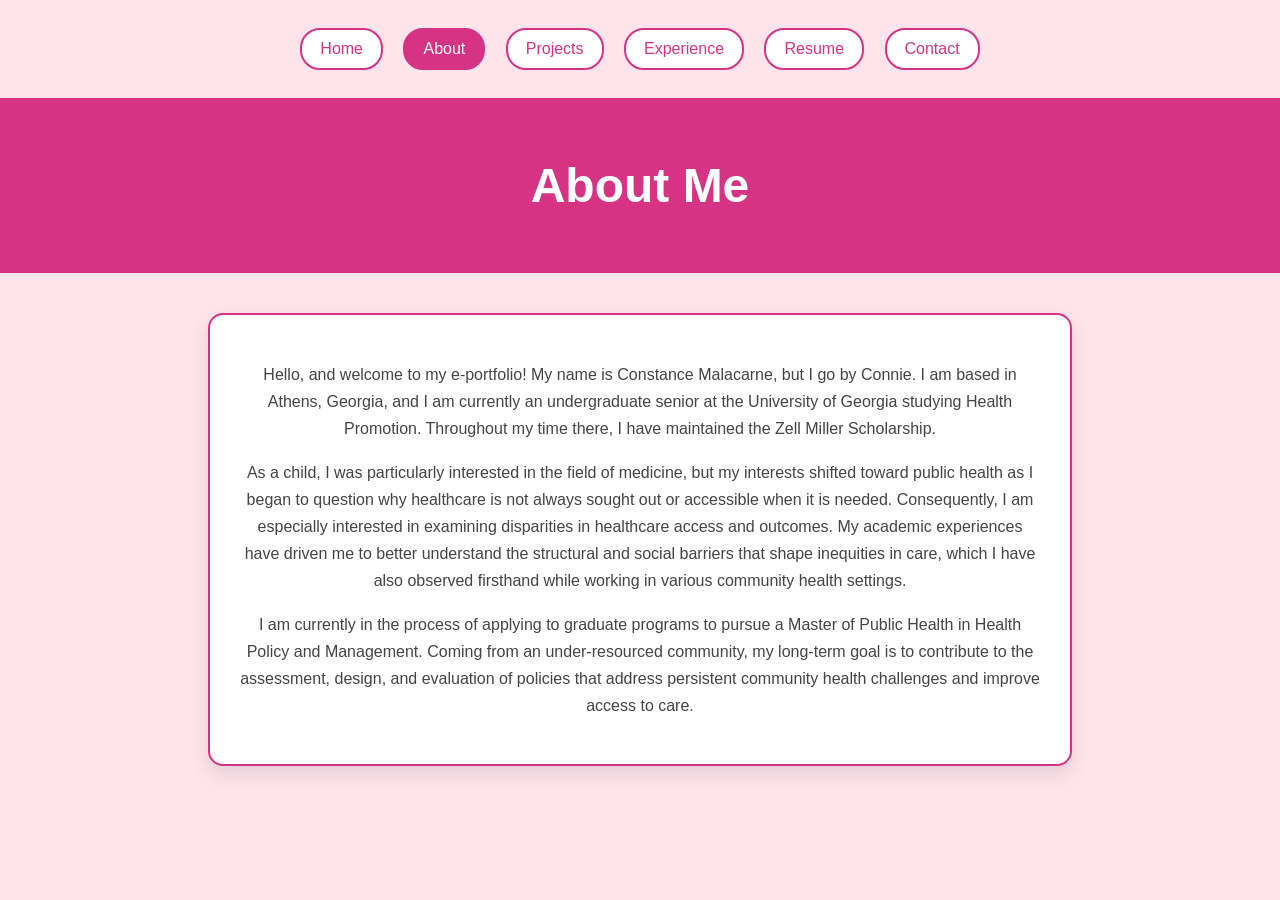
==== about.html @ 197596f8 "Update about.html" ====
<!DOCTYPE html>
<html lang="en">
<head>
    <meta charset="UTF-8">
    <title>About</title>
    <link rel="stylesheet" href="style.css">
</head>

<body>

<nav>
    <a href="index.html">Home</a>
    <a href="about.html" class="active">About</a>
    <a href="projects.html">Projects</a>
    <a href="experience.html">Experience</a>
    <a href="resume.html">Resume</a>
    <a href="contact.html">Contact</a>
</nav>

<div class="page-header">
    <h1>About Me</h1>
</div>

<div class="section">

<p>
Hello, and welcome to my e-portfolio! My name is Constance Malacarne, but I go by Connie. I am based in Athens, Georgia, and I am currently an undergraduate senior at the University of Georgia studying Health Promotion. Throughout my time there, I have maintained the Zell Miller Scholarship.
</p>

<p>
As a child, I was particularly interested in the field of medicine, but my interests shifted toward public health as I began to question why healthcare is not always sought out or accessible when it is needed. Consequently, I am especially interested in examining disparities in healthcare access and outcomes. My academic experiences have driven me to better understand the structural and social barriers that shape inequities in care, which I have also observed firsthand while working in various community health settings.
</p>

<p>
I am currently in the process of applying to graduate programs to pursue a Master of Public Health in Health Policy and Management. Coming from an under-resourced community, my long-term goal is to contribute to the assessment, design, and evaluation of policies that address persistent community health challenges and improve access to care.
</p>

</div>

</body>
</html>
---- style.css ----
body {
    margin: 0;
    font-family: "Segoe UI", Arial, sans-serif;
    background-color: #ffe4ec;
    text-align: center;
}

/* =========================
   Navigation (cute buttons)
========================= */

nav {
    padding: 20px;
    text-align: center;
}

nav a {
    display: inline-block;
    margin: 8px;
    padding: 10px 18px;
    text-decoration: none;
    color: #d63384;
    font-weight: 500;
    background-color: white;
    border-radius: 20px;
    border: 2px solid #d63384;
    transition: all 0.2s ease;
}

/* Hover */
nav a:hover {
    background-color: #d63384;
    color: white;
}

/* Active page */
nav a.active {
    background-color: #d63384;
    color: white;
}

/* =========================
   Header (used on all pages)
========================= */

.page-header {
    background-color: #d63384;
    padding: 60px 20px;
}

.page-header h1 {
    color: white;
    margin: 0;
    font-size: 3em;
}

.page-header h2 {
    color: #ffe4ec;
    font-weight: normal;
    margin-top: 10px;
}

/* =========================
   Content Sections
========================= */

.section {
    max-width: 800px;
    margin: 40px auto;
    padding: 30px;
    background-color: white;
    border: 2px solid #d63384;
    border-radius: 15px;
    box-shadow: 0 8px 20px rgba(0,0,0,0.1);
}

/* Text styling */
.section p {
    line-height: 1.7;
    color: #444;
    margin-bottom: 15px;
}

/* Headings inside sections */
.section h2 {
    color: #d63384;
    margin-bottom: 15px;
}

/* Bold labels */
.section strong {
    color: #d63384;
}
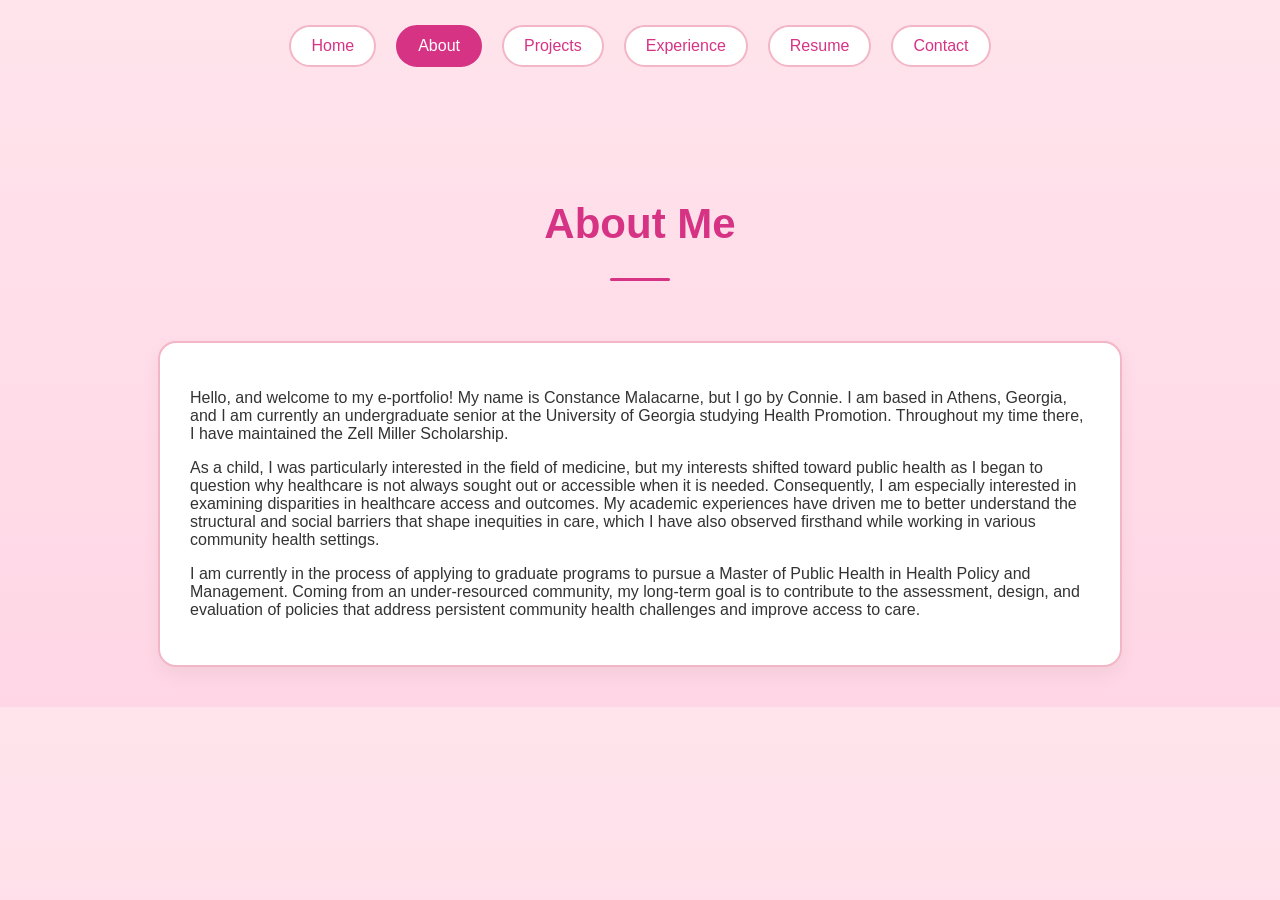
==== commit affa75c7: "Update about.html" ====
--- a/about.html
+++ b/about.html
@@ -17,7 +17,7 @@
     <a href="contact.html">Contact</a>
 </nav>
 
-<div class="page-header">
+<div class="hero">
     <h1>About Me</h1>
 </div>
 
--- a/style.css
+++ b/style.css
@@ -1,93 +1,224 @@
+/* =========================
+   GLOBAL STYLES
+========================= */
+
 body {
     margin: 0;
     font-family: "Segoe UI", Arial, sans-serif;
-    background-color: #ffe4ec;
-    text-align: center;
-}
-
-/* =========================
-   Navigation (cute buttons)
+    background: linear-gradient(to bottom, #ffe4ec, #ffd6e5);
+    color: #333;
+}
+
+/* =========================
+   NAVIGATION
 ========================= */
 
 nav {
-    padding: 20px;
-    text-align: center;
+    display: flex;
+    justify-content: center;
+    gap: 20px;
+    padding: 25px 0;
 }
 
 nav a {
-    display: inline-block;
-    margin: 8px;
-    padding: 10px 18px;
+    padding: 10px 20px;
     text-decoration: none;
     color: #d63384;
     font-weight: 500;
     background-color: white;
-    border-radius: 20px;
-    border: 2px solid #d63384;
-    transition: all 0.2s ease;
-}
-
-/* Hover */
+    border-radius: 25px;
+    border: 2px solid #f3b6c6;
+    transition: all 0.25s ease;
+}
+
 nav a:hover {
     background-color: #d63384;
     color: white;
-}
-
-/* Active page */
+    border-color: #d63384;
+}
+
 nav a.active {
     background-color: #d63384;
     color: white;
-}
-
-/* =========================
-   Header (used on all pages)
-========================= */
-
-.page-header {
+    border-color: #d63384;
+}
+
+/* =========================
+   HERO SECTION (FIXED)
+========================= */
+
+/* =========================
+   HERO SECTION (FIXED)
+========================= */
+
+.hero {
+    display: flex;
+    flex-direction: column;
+    align-items: center;
+    justify-content: center;
+
+    text-align: center;
+
+    max-width: 700px;
+    margin: 60px auto 20px auto;
+    padding: 20px;
+}
+
+/* Name / Title */
+.hero h1 {
+    font-size: 42px;
+    margin-bottom: 10px;
+    color: #d63384;
+}
+
+/* Subtitle */
+.hero h2 {
+    font-size: 18px;
+    font-weight: 500;
+    margin-bottom: 15px;
+}
+
+/* Description line */
+.hero-sub {
+    max-width: 500px;
+    margin: 0 auto;
+    font-size: 15px;
+    line-height: 1.6;
+    color: #555;
+}
+
+/* Decorative line */
+.hero::after {
+    content: "";
+    width: 60px;
+    height: 3px;
     background-color: #d63384;
-    padding: 60px 20px;
-}
-
-.page-header h1 {
-    color: white;
-    margin: 0;
-    font-size: 3em;
-}
-
-.page-header h2 {
-    color: #ffe4ec;
-    font-weight: normal;
-    margin-top: 10px;
-}
-
-/* =========================
-   Content Sections
+    margin-top: 20px;
+    border-radius: 2px;
+}
+
+/* =========================
+   SECTIONS
 ========================= */
 
 .section {
-    max-width: 800px;
+    max-width: 900px;
     margin: 40px auto;
     padding: 30px;
     background-color: white;
-    border: 2px solid #d63384;
-    border-radius: 15px;
-    box-shadow: 0 8px 20px rgba(0,0,0,0.1);
-}
-
-/* Text styling */
-.section p {
-    line-height: 1.7;
-    color: #444;
-    margin-bottom: 15px;
-}
-
-/* Headings inside sections */
+    border-radius: 18px;
+    border: 2px solid #f3b6c6;
+    box-shadow: 0 8px 20px rgba(0,0,0,0.05);
+}
+
 .section h2 {
-    color: #d63384;
-    margin-bottom: 15px;
-}
-
-/* Bold labels */
-.section strong {
-    color: #d63384;
-}
+    text-align: center;
+    color: #d63384;
+    margin-bottom: 20px;
+}
+
+/* =========================
+   HIGHLIGHT CARDS
+========================= */
+
+.highlight-grid {
+    display: grid;
+    grid-template-columns: repeat(auto-fit, minmax(250px, 1fr));
+    gap: 20px;
+}
+
+.highlight-card {
+    padding: 20px;
+    border-radius: 14px;
+    border: 2px solid #f3b6c6;
+    background-color: #fff8fb;
+    transition: all 0.25s ease;
+}
+
+.highlight-card:hover {
+    transform: translateY(-5px);
+    border-color: #d63384;
+}
+
+.highlight-card h3 {
+    margin-top: 0;
+    color: #d63384;
+}
+
+/* =========================
+   EXPLORE CARDS
+========================= */
+
+.explore-grid {
+    display: grid;
+    grid-template-columns: repeat(auto-fit, minmax(220px, 1fr));
+    gap: 25px;
+    margin-top: 20px;
+}
+
+.explore-card {
+    display: block;
+    text-decoration: none;
+    background-color: white;
+    padding: 25px;
+    border-radius: 16px;
+    border: 2px solid #f3b6c6;
+    transition: all 0.25s ease;
+    color: #333;
+}
+
+.explore-card:hover {
+    transform: translateY(-6px);
+    border-color: #d63384;
+    box-shadow: 0 12px 25px rgba(214, 51, 132, 0.15);
+}
+
+.explore-card h3 {
+    margin-top: 0;
+    color: #d63384;
+}
+
+.explore-card p {
+    font-size: 14px;
+    line-height: 1.5;
+}
+
+/* =========================
+   CTA (BOTTOM TEXT)
+========================= */
+
+.cta {
+    text-align: center;
+    font-weight: 500;
+    color: #555;
+}
+
+/* =========================
+   EXPERIENCE ITEMS
+========================= */
+
+.experience-item {
+    margin-bottom: 30px;
+    padding-bottom: 15px;
+    border-bottom: 1px solid #f3b6c6;
+    transition: all 0.25s ease;
+}
+
+.experience-item:last-child {
+    border-bottom: none;
+}
+
+.experience-item:hover {
+    transform: translateY(-4px);
+}
+
+.experience-item h3 {
+    margin: 0;
+    color: #333;
+}
+
+.date {
+    font-size: 14px;
+    color: #888;
+    margin: 5px 0 10px 0;
+}
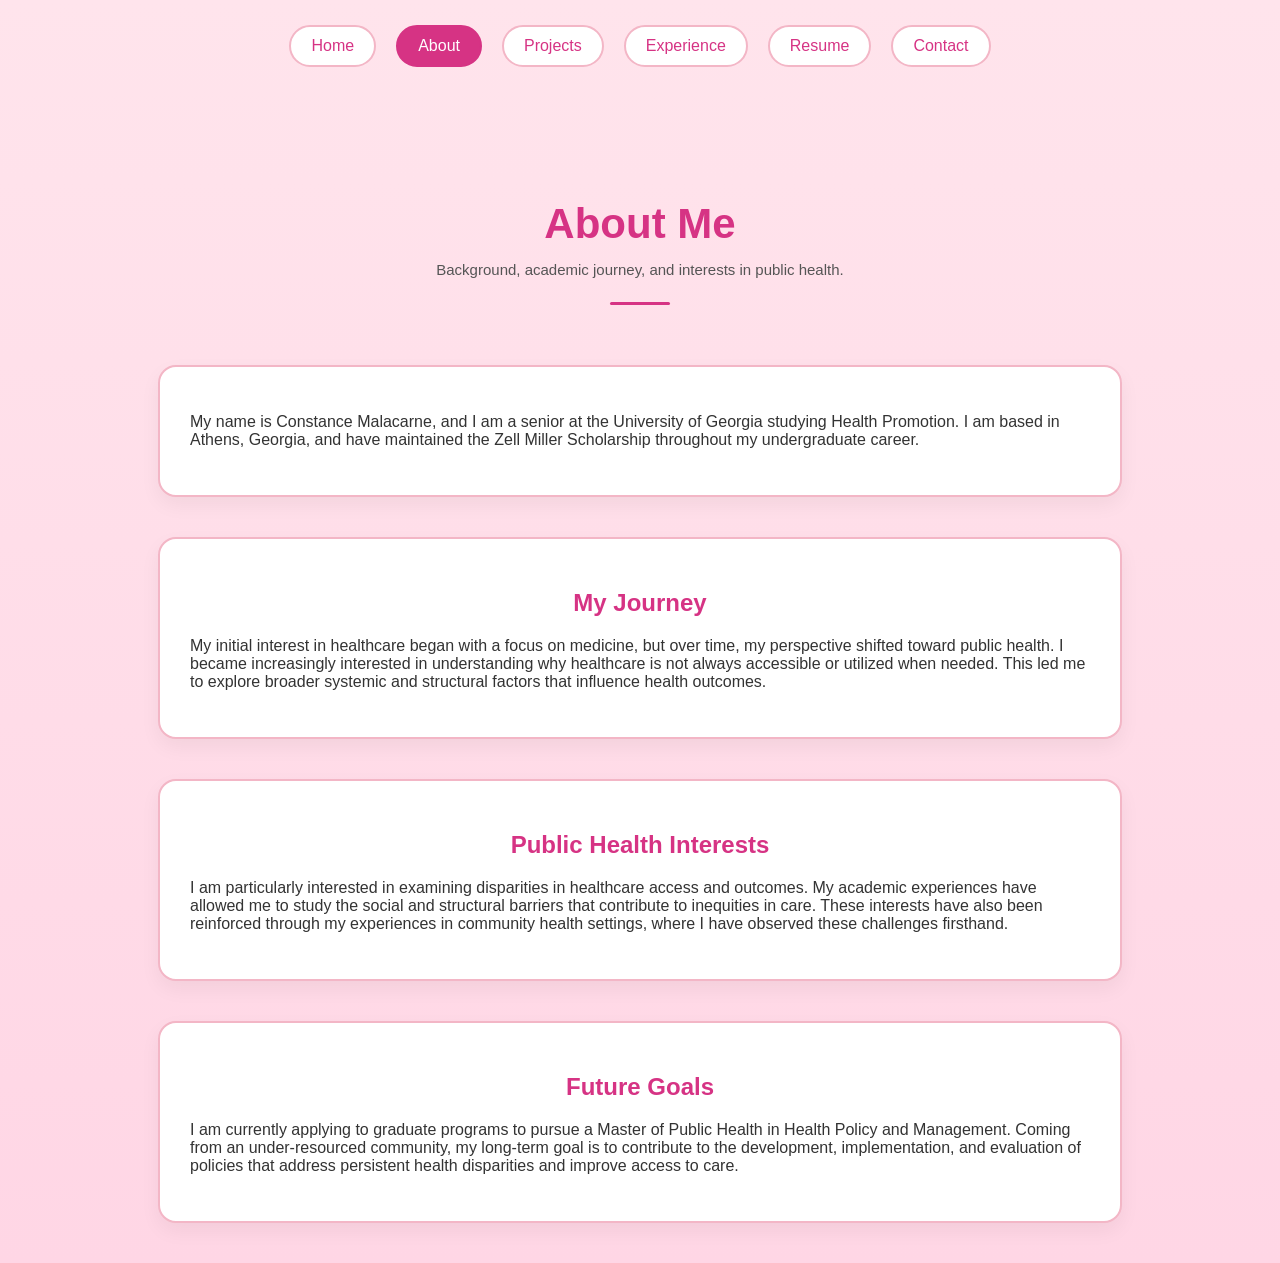
==== commit 0ec69d8f: "Update about.html" ====
--- a/about.html
+++ b/about.html
@@ -2,12 +2,14 @@
 <html lang="en">
 <head>
     <meta charset="UTF-8">
-    <title>About</title>
+    <meta name="viewport" content="width=device-width, initial-scale=1.0">
+    <title>About | Constance Malacarne</title>
     <link rel="stylesheet" href="style.css">
 </head>
 
 <body>
 
+<!-- NAVIGATION -->
 <nav>
     <a href="index.html">Home</a>
     <a href="about.html" class="active">About</a>
@@ -17,24 +19,50 @@
     <a href="contact.html">Contact</a>
 </nav>
 
+<!-- HERO -->
 <div class="hero">
     <h1>About Me</h1>
+    <p class="hero-sub">
+        Background, academic journey, and interests in public health.
+    </p>
 </div>
 
+<!-- INTRO -->
 <div class="section">
+    <p>
+        My name is Constance Malacarne, and I am a senior at the University of Georgia studying Health Promotion. 
+        I am based in Athens, Georgia, and have maintained the Zell Miller Scholarship throughout my undergraduate career.
+    </p>
+</div>
 
-<p>
-Hello, and welcome to my e-portfolio! My name is Constance Malacarne, but I go by Connie. I am based in Athens, Georgia, and I am currently an undergraduate senior at the University of Georgia studying Health Promotion. Throughout my time there, I have maintained the Zell Miller Scholarship.
-</p>
+<!-- JOURNEY -->
+<div class="section">
+    <h2>My Journey</h2>
+    <p>
+        My initial interest in healthcare began with a focus on medicine, but over time, my perspective shifted toward public health. 
+        I became increasingly interested in understanding why healthcare is not always accessible or utilized when needed. 
+        This led me to explore broader systemic and structural factors that influence health outcomes.
+    </p>
+</div>
 
-<p>
-As a child, I was particularly interested in the field of medicine, but my interests shifted toward public health as I began to question why healthcare is not always sought out or accessible when it is needed. Consequently, I am especially interested in examining disparities in healthcare access and outcomes. My academic experiences have driven me to better understand the structural and social barriers that shape inequities in care, which I have also observed firsthand while working in various community health settings.
-</p>
+<!-- INTERESTS -->
+<div class="section">
+    <h2>Public Health Interests</h2>
+    <p>
+        I am particularly interested in examining disparities in healthcare access and outcomes. My academic experiences have 
+        allowed me to study the social and structural barriers that contribute to inequities in care. These interests have also 
+        been reinforced through my experiences in community health settings, where I have observed these challenges firsthand.
+    </p>
+</div>
 
-<p>
-I am currently in the process of applying to graduate programs to pursue a Master of Public Health in Health Policy and Management. Coming from an under-resourced community, my long-term goal is to contribute to the assessment, design, and evaluation of policies that address persistent community health challenges and improve access to care.
-</p>
-
+<!-- GOALS -->
+<div class="section">
+    <h2>Future Goals</h2>
+    <p>
+        I am currently applying to graduate programs to pursue a Master of Public Health in Health Policy and Management. 
+        Coming from an under-resourced community, my long-term goal is to contribute to the development, implementation, 
+        and evaluation of policies that address persistent health disparities and improve access to care.
+    </p>
 </div>
 
 </body>
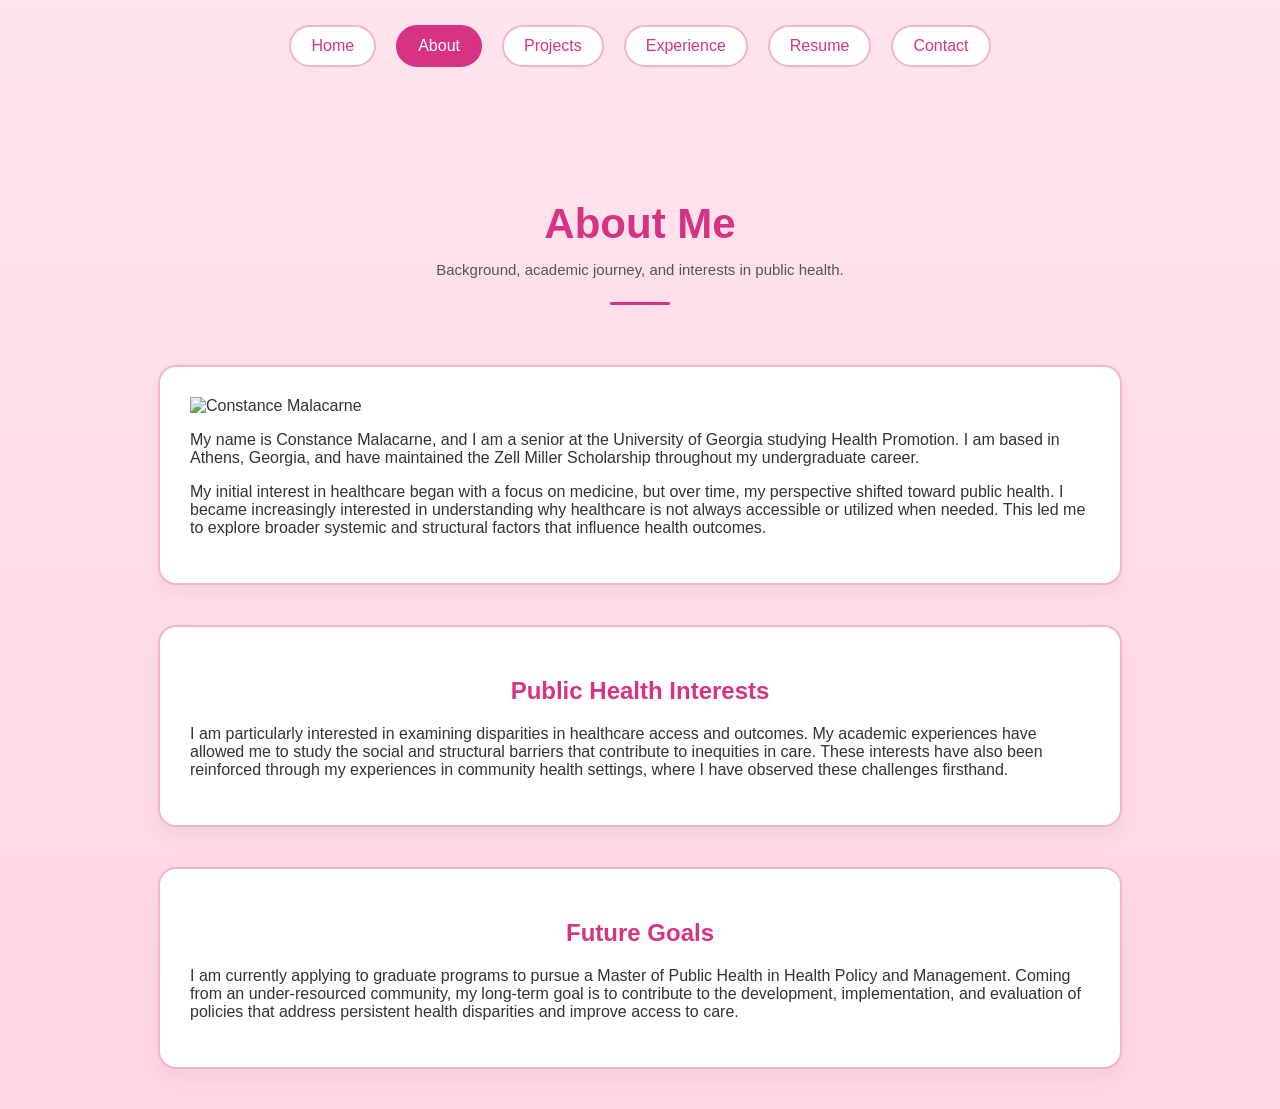
==== commit 2e6c87fd: "Update about.html" ====
--- a/about.html
+++ b/about.html
@@ -27,22 +27,26 @@
     </p>
 </div>
 
-<!-- INTRO -->
-<div class="section">
-    <p>
-        My name is Constance Malacarne, and I am a senior at the University of Georgia studying Health Promotion. 
-        I am based in Athens, Georgia, and have maintained the Zell Miller Scholarship throughout my undergraduate career.
-    </p>
-</div>
+<!-- INTRO WITH IMAGE -->
+<div class="section about-flex">
 
-<!-- JOURNEY -->
-<div class="section">
-    <h2>My Journey</h2>
-    <p>
-        My initial interest in healthcare began with a focus on medicine, but over time, my perspective shifted toward public health. 
-        I became increasingly interested in understanding why healthcare is not always accessible or utilized when needed. 
-        This led me to explore broader systemic and structural factors that influence health outcomes.
-    </p>
+    <!-- IMAGE -->
+    <img src="headshot-about.jpg" alt="Constance Malacarne" class="headshot-side">
+
+    <!-- TEXT -->
+    <div>
+        <p>
+            My name is Constance Malacarne, and I am a senior at the University of Georgia studying Health Promotion. 
+            I am based in Athens, Georgia, and have maintained the Zell Miller Scholarship throughout my undergraduate career.
+        </p>
+
+        <p>
+            My initial interest in healthcare began with a focus on medicine, but over time, my perspective shifted toward public health. 
+            I became increasingly interested in understanding why healthcare is not always accessible or utilized when needed. 
+            This led me to explore broader systemic and structural factors that influence health outcomes.
+        </p>
+    </div>
+
 </div>
 
 <!-- INTERESTS -->
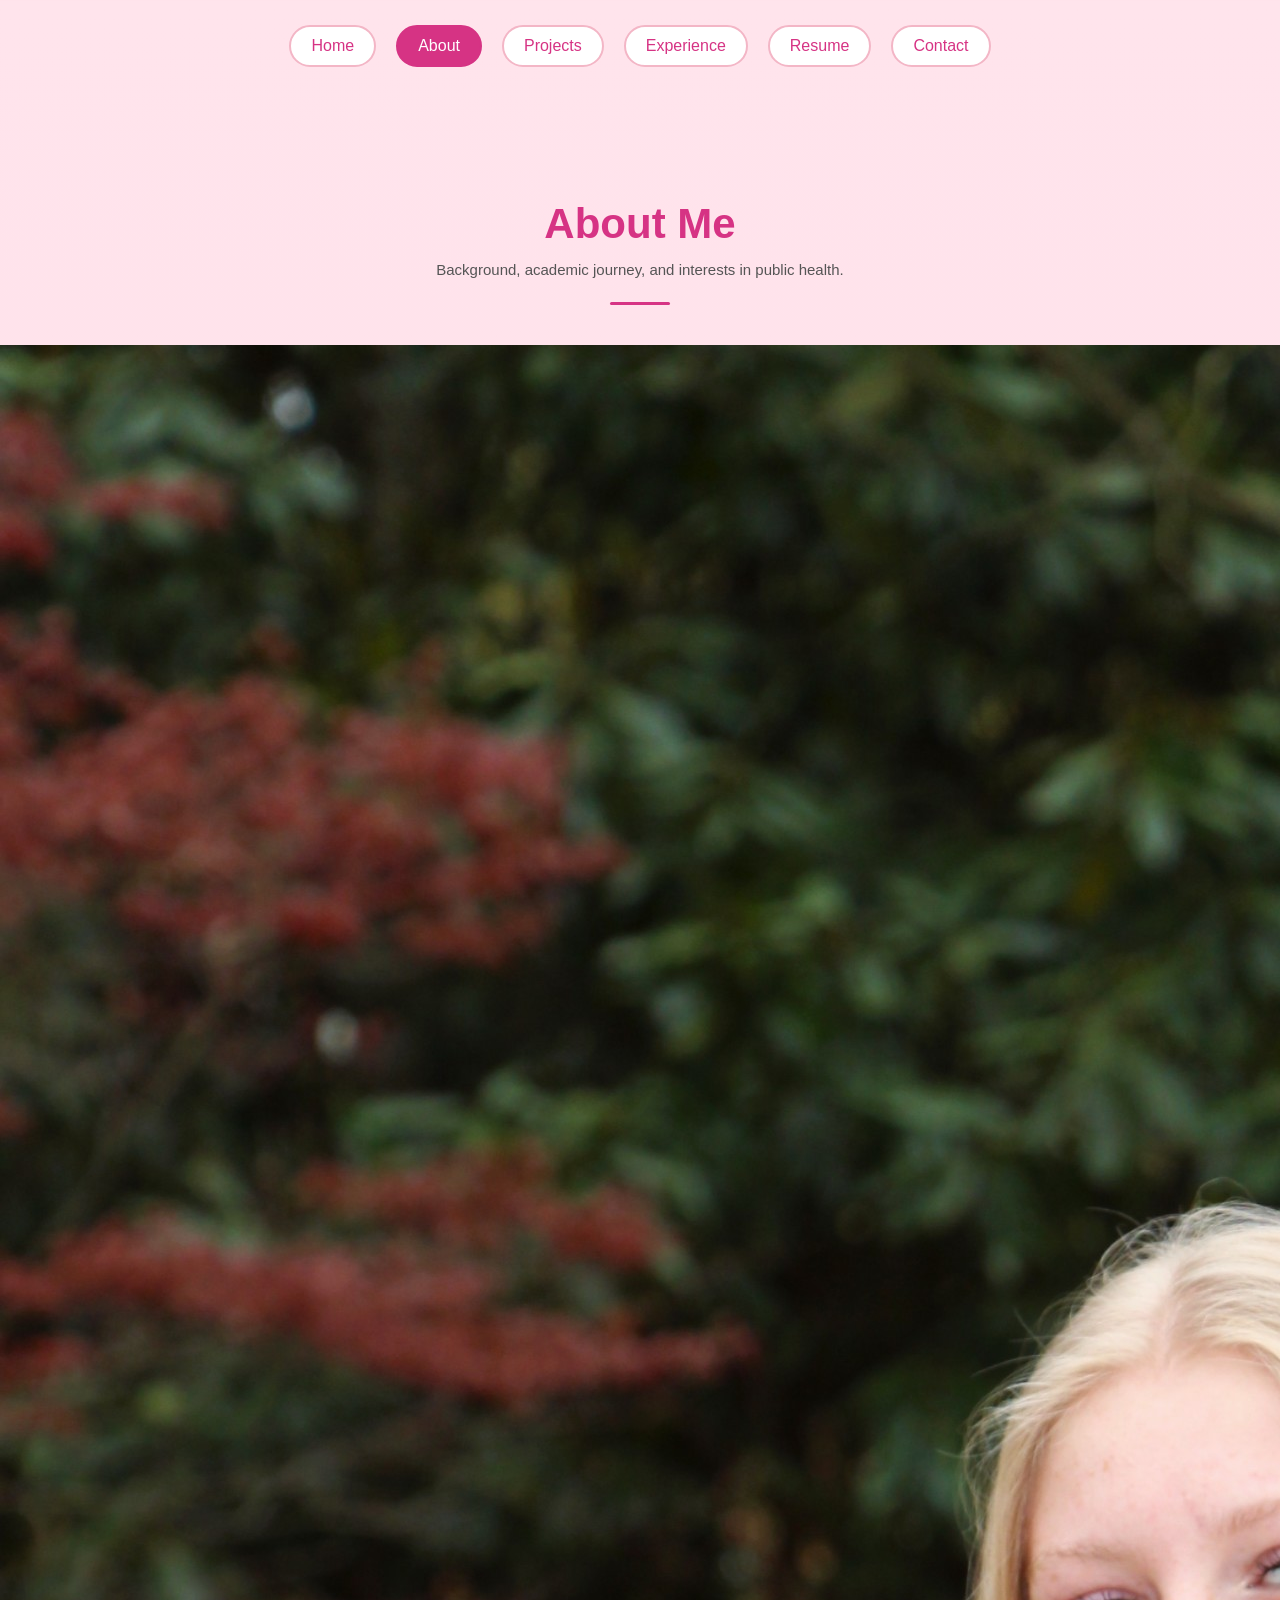
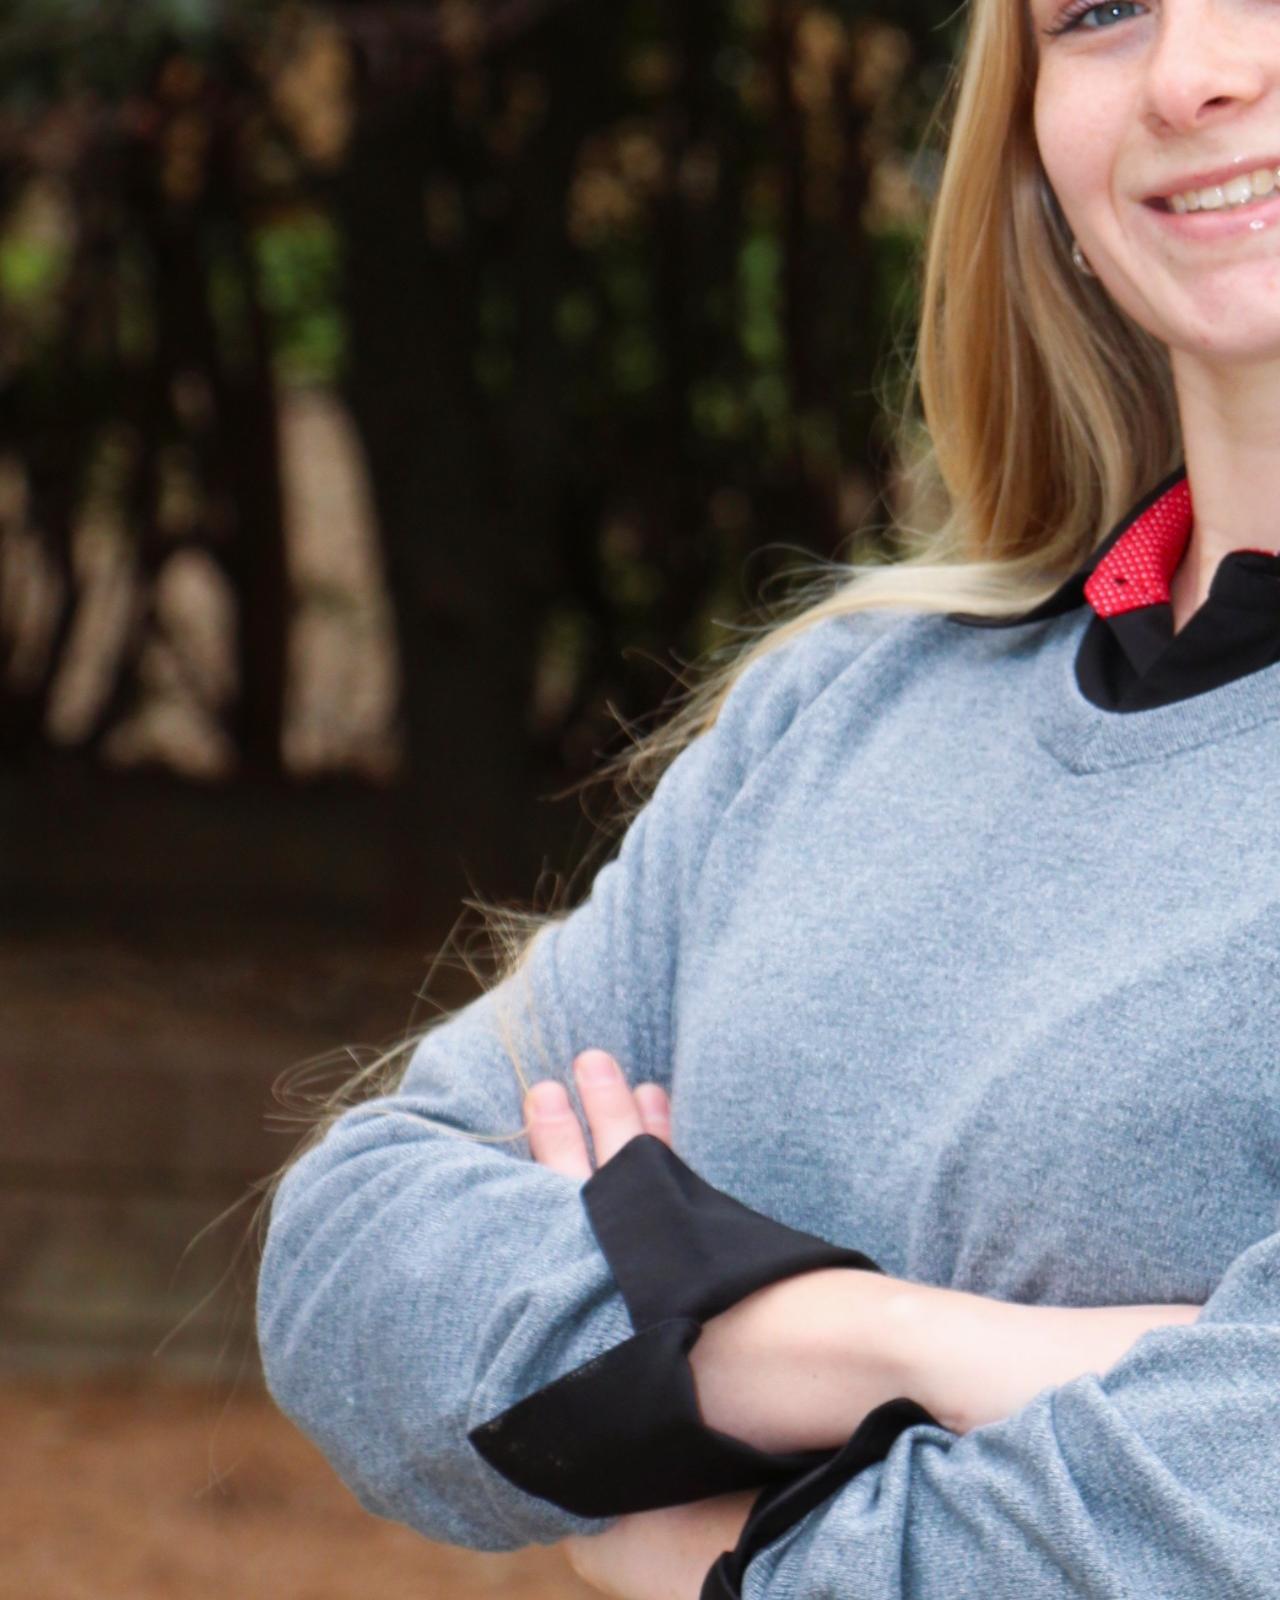
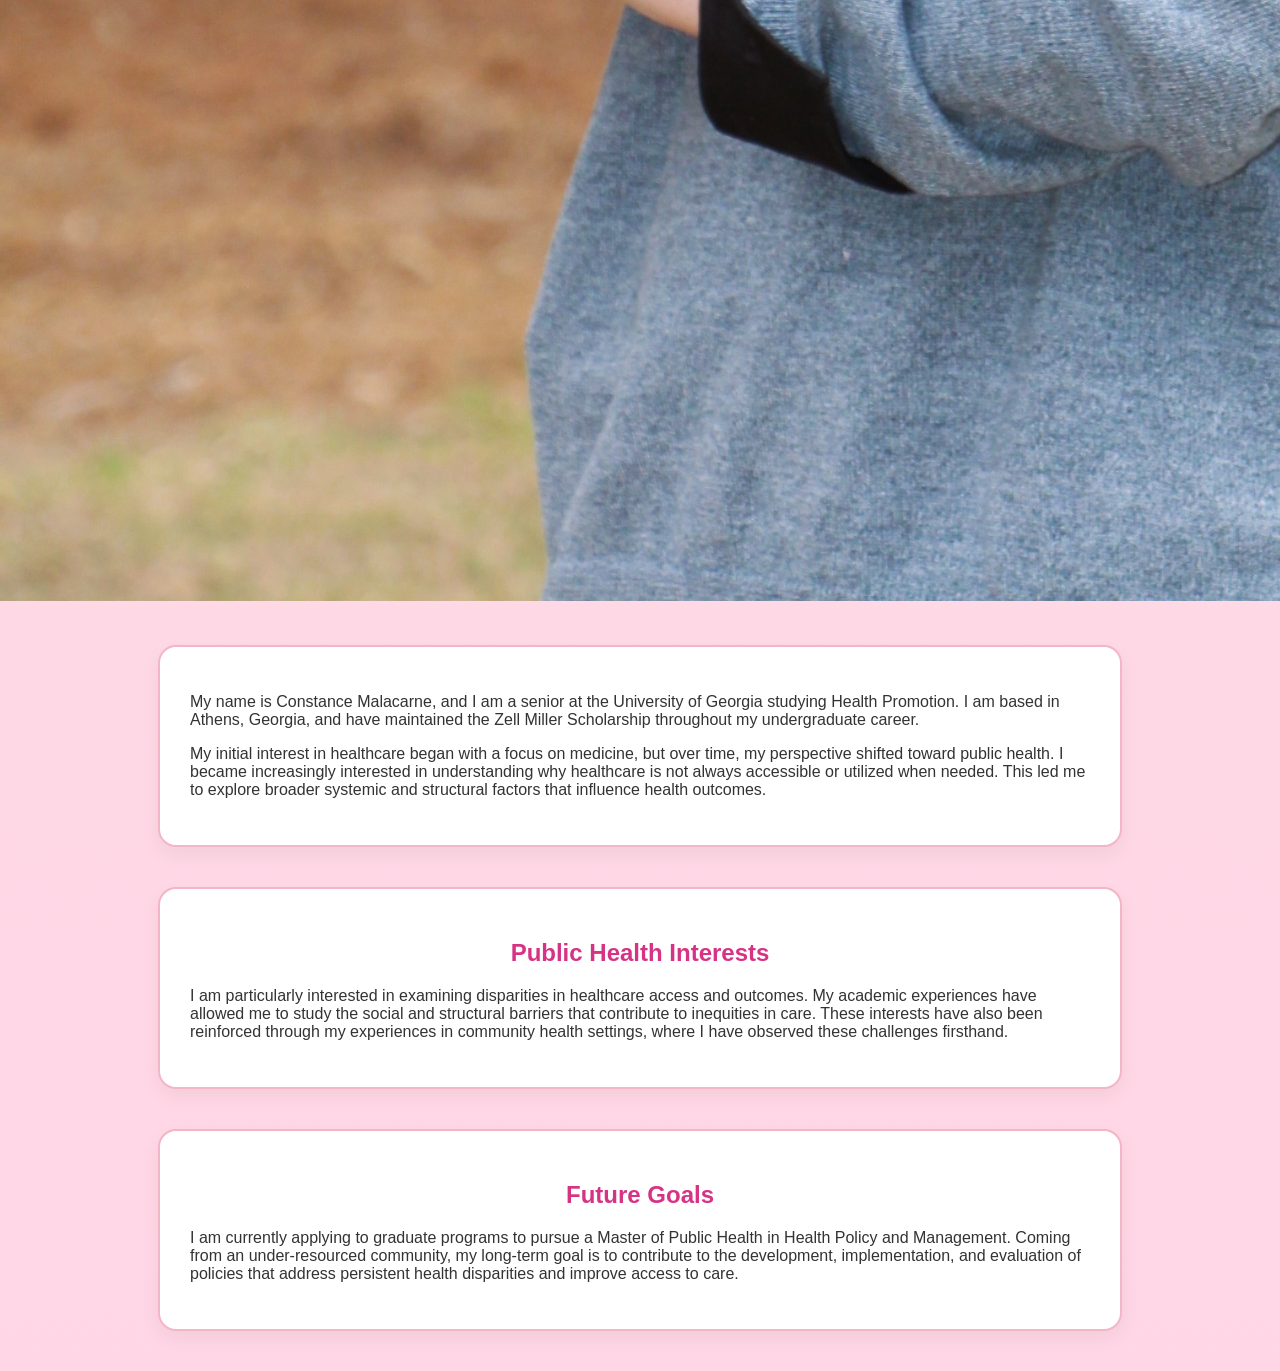
==== commit e1bd784f: "Update about.html" ====
--- a/about.html
+++ b/about.html
@@ -27,25 +27,24 @@
     </p>
 </div>
 
-<!-- INTRO WITH IMAGE -->
-<div class="section about-flex">
+<!-- IMAGE ABOVE -->
+<div class="about-image-container">
+    <img src="headshot-about.jpg" alt="Constance Malacarne" class="headshot-large">
+</div>
 
-    <!-- IMAGE -->
-    <img src="headshot-about.jpg" alt="Constance Malacarne" class="headshot-side">
+<!-- INTRO -->
+<div class="section">
+    <p>
+        My name is Constance Malacarne, and I am a senior at the University of Georgia studying Health Promotion. 
+        I am based in Athens, Georgia, and have maintained the Zell Miller Scholarship throughout my undergraduate career.
+    </p>
 
-    <!-- TEXT -->
-    <div>
-        <p>
-            My name is Constance Malacarne, and I am a senior at the University of Georgia studying Health Promotion. 
-            I am based in Athens, Georgia, and have maintained the Zell Miller Scholarship throughout my undergraduate career.
-        </p>
-
-        <p>
-            My initial interest in healthcare began with a focus on medicine, but over time, my perspective shifted toward public health. 
-            I became increasingly interested in understanding why healthcare is not always accessible or utilized when needed. 
-            This led me to explore broader systemic and structural factors that influence health outcomes.
-        </p>
-    </div>
+    <p>
+        My initial interest in healthcare began with a focus on medicine, but over time, my perspective shifted toward public health. 
+        I became increasingly interested in understanding why healthcare is not always accessible or utilized when needed. 
+        This led me to explore broader systemic and structural factors that influence health outcomes.
+    </p>
+</div>
 
 </div>
 
--- a/style.css
+++ b/style.css
@@ -44,11 +44,7 @@
 }
 
 /* =========================
-   HERO SECTION (FIXED)
-========================= */
-
-/* =========================
-   HERO SECTION (FIXED)
+   HERO SECTION
 ========================= */
 
 .hero {
@@ -56,29 +52,24 @@
     flex-direction: column;
     align-items: center;
     justify-content: center;
-
     text-align: center;
-
     max-width: 700px;
     margin: 60px auto 20px auto;
     padding: 20px;
 }
 
-/* Name / Title */
 .hero h1 {
     font-size: 42px;
     margin-bottom: 10px;
     color: #d63384;
 }
 
-/* Subtitle */
 .hero h2 {
     font-size: 18px;
     font-weight: 500;
     margin-bottom: 15px;
 }
 
-/* Description line */
 .hero-sub {
     max-width: 500px;
     margin: 0 auto;
@@ -98,6 +89,20 @@
 }
 
 /* =========================
+   HEADSHOT (HOMEPAGE)
+========================= */
+
+.headshot {
+    width: 180px;   /* 120 × 1.5 = 180 */
+    max-width: 100%;
+    height: auto;
+    border-radius: 16px;
+    margin: 15px 0;
+    border: 3px solid #f3b6c6;
+    box-shadow: 0 6px 15px rgba(0,0,0,0.08);
+}
+
+/* =========================
    SECTIONS
 ========================= */
 
@@ -184,7 +189,7 @@
 }
 
 /* =========================
-   CTA (BOTTOM TEXT)
+   CTA
 ========================= */
 
 .cta {
@@ -222,3 +227,36 @@
     color: #888;
     margin: 5px 0 10px 0;
 }
+
+/* =========================
+   ABOUT IMAGE LAYOUT
+========================= */
+
+.about-flex {
+    display: flex;
+    align-items: flex-start;
+    gap: 30px;
+}
+
+.headshot-side {
+    width: 180px;
+    height: auto;
+    border-radius: 16px;
+    border: 3px solid #f3b6c6;
+    box-shadow: 0 6px 15px rgba(0,0,0,0.08);
+}
+
+/* =========================
+   MOBILE RESPONSIVE
+========================= */
+
+@media (max-width: 700px) {
+    .about-flex {
+        flex-direction: column;
+        text-align: center;
+    }
+
+    .headshot-side {
+        width: 140px;
+    }
+}
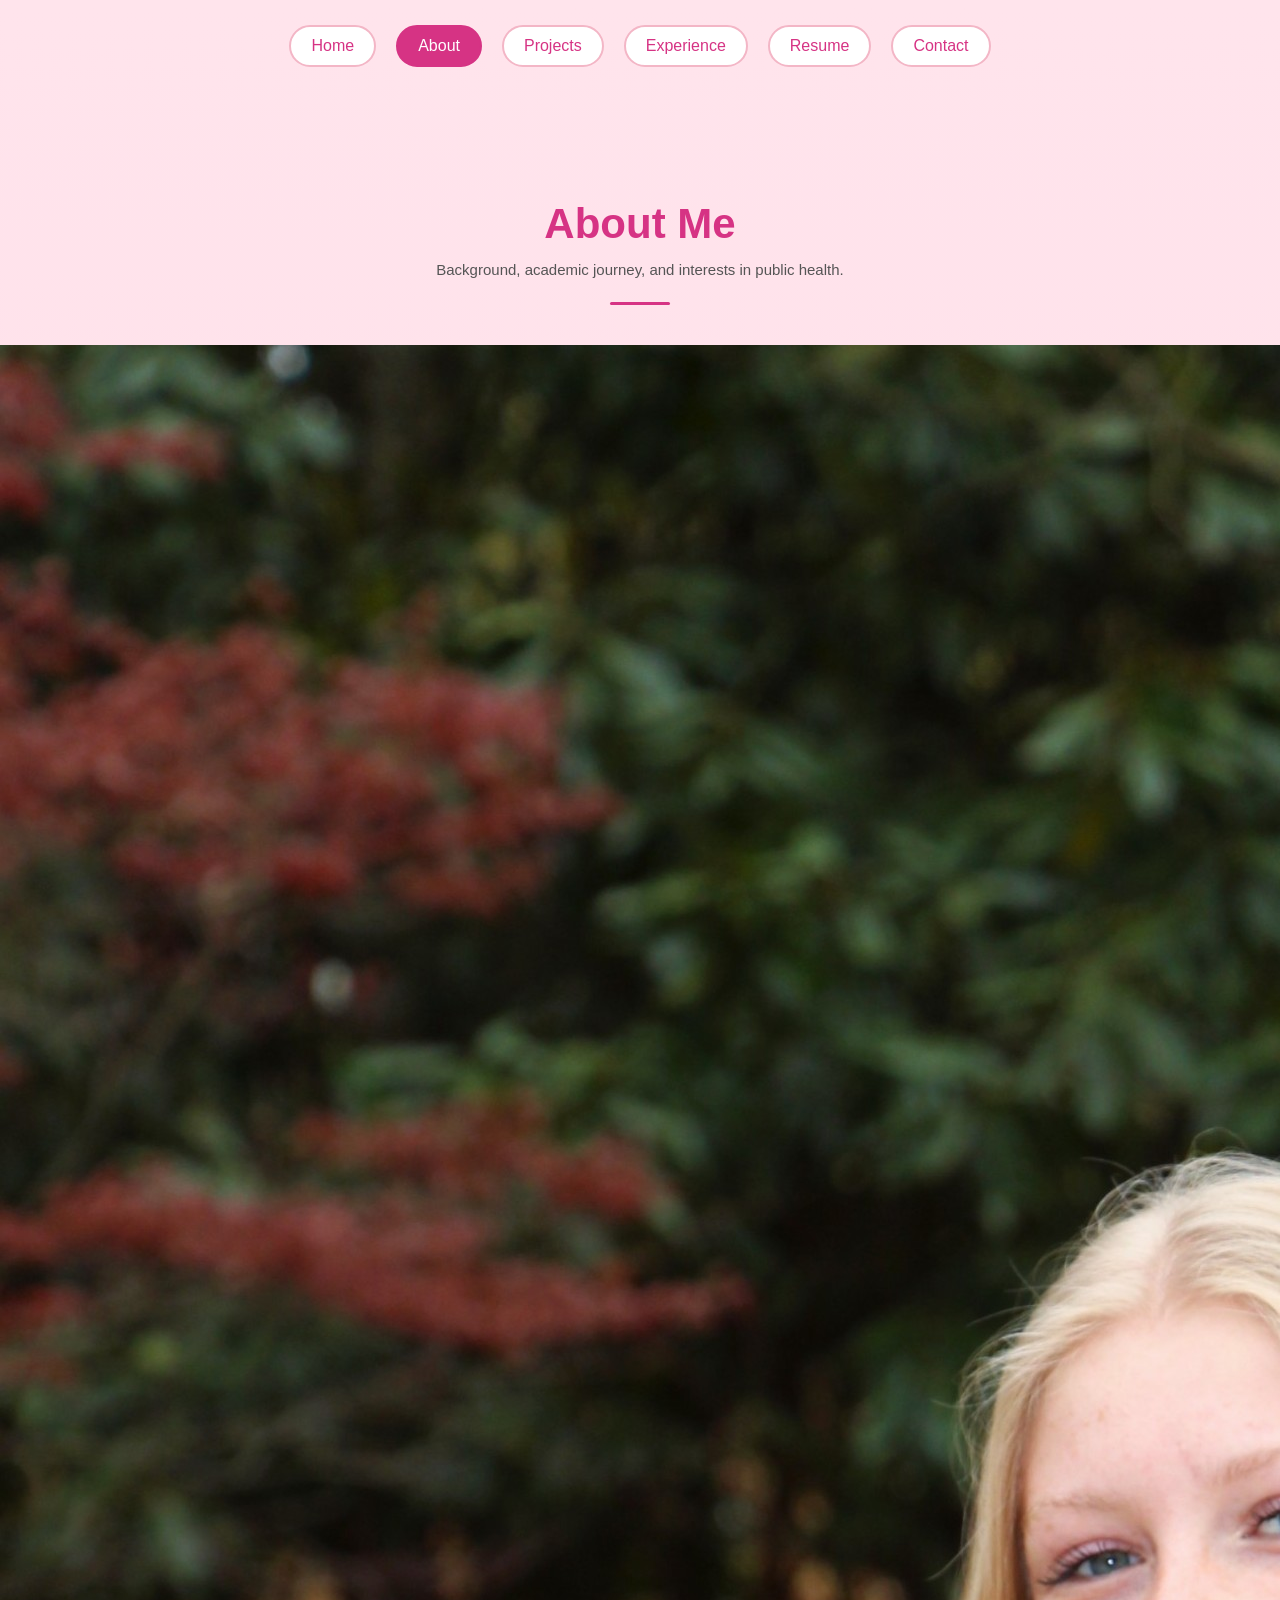
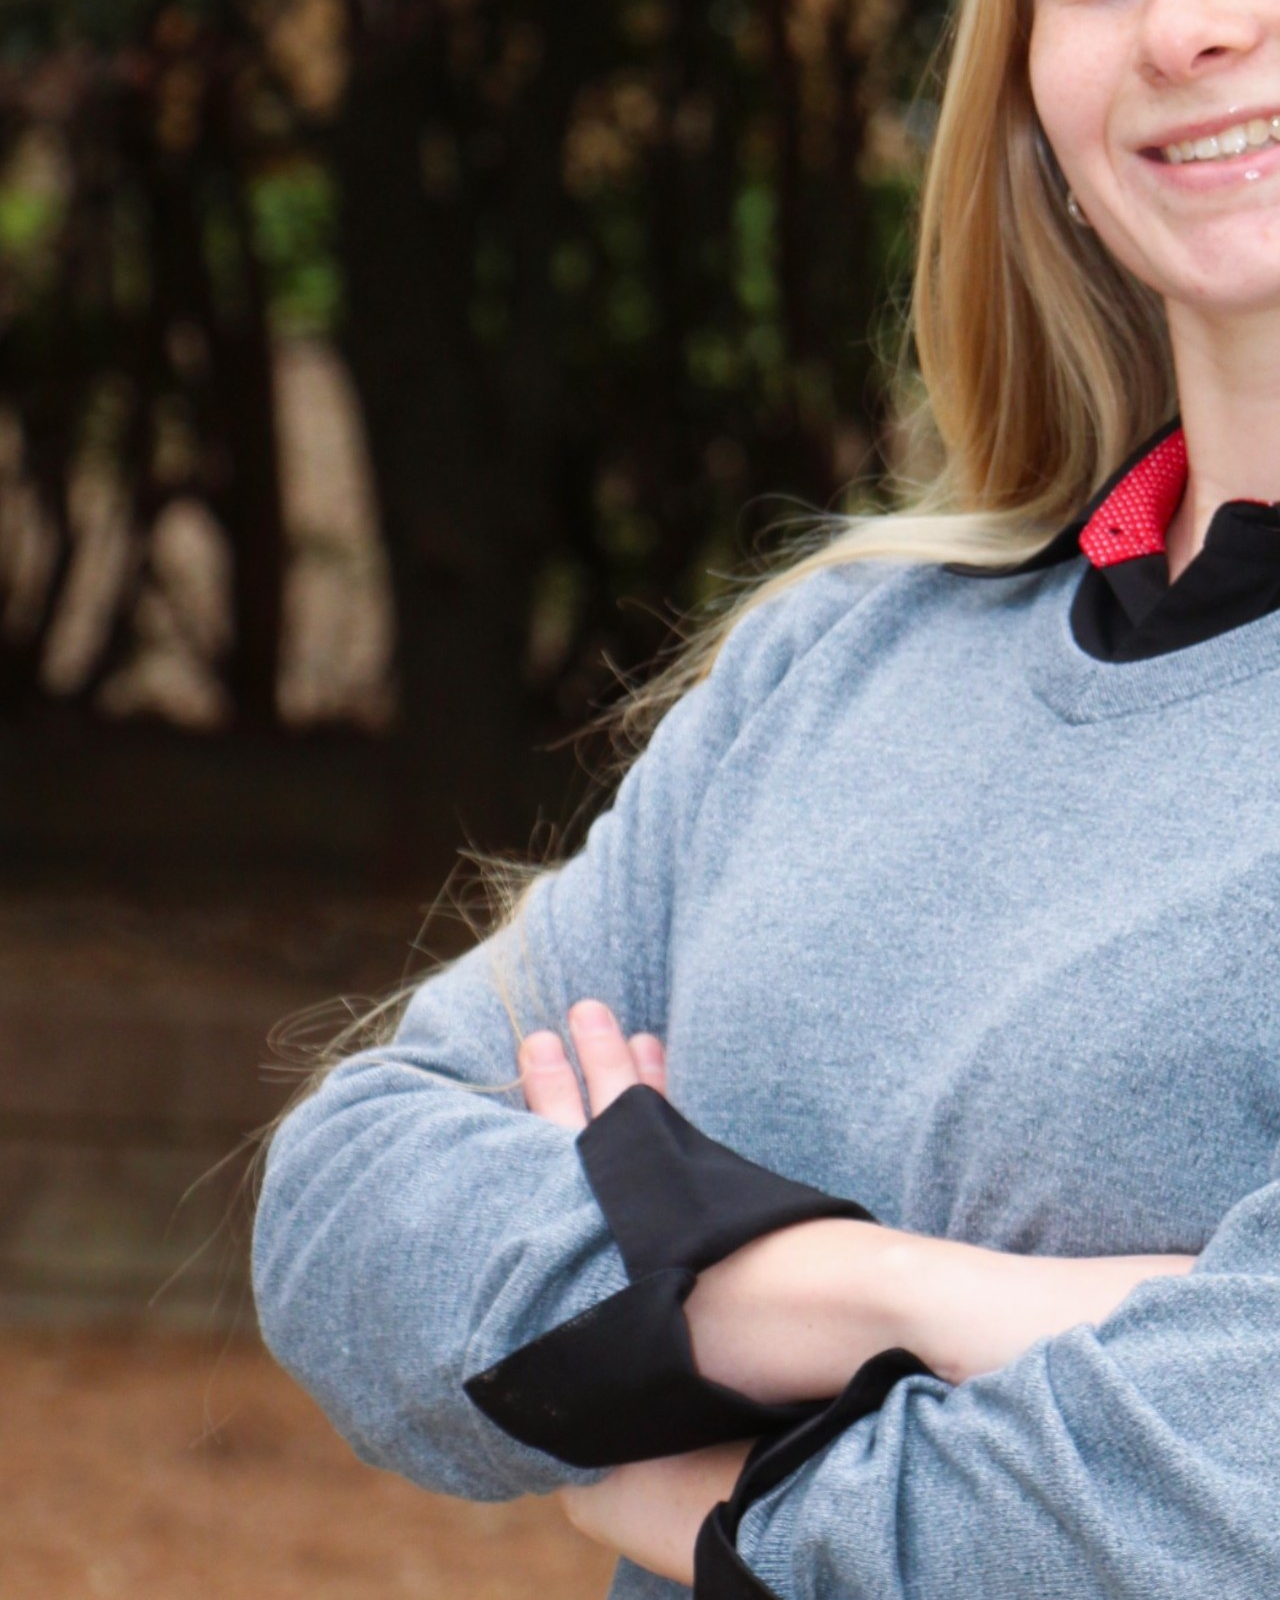
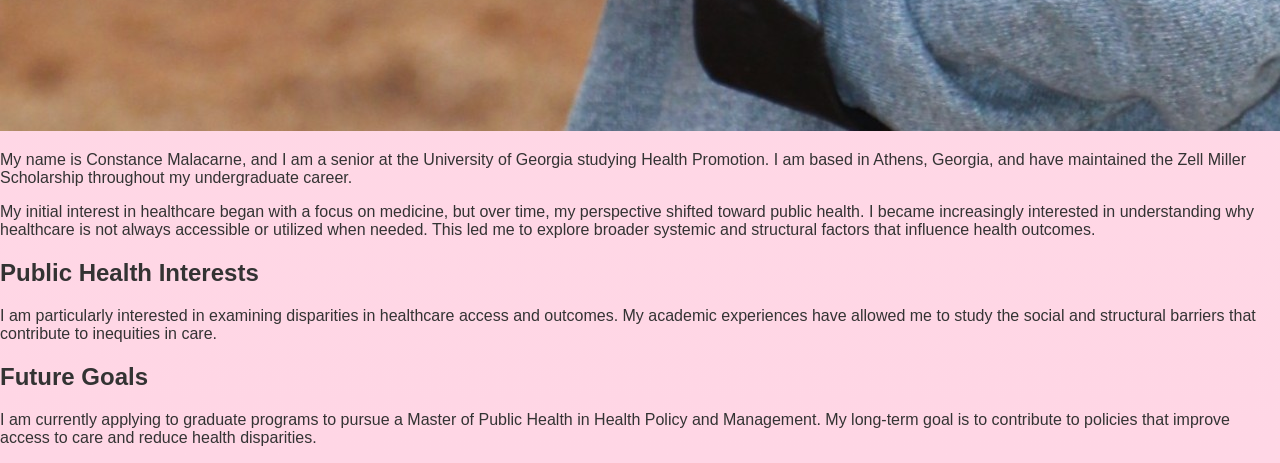
==== commit dfff4102: "Update about.html" ====
--- a/about.html
+++ b/about.html
@@ -27,45 +27,42 @@
     </p>
 </div>
 
-<!-- IMAGE ABOVE -->
-<div class="about-image-container">
-    <img src="headshot-about.jpg" alt="Constance Malacarne" class="headshot-large">
-</div>
+<!-- MAIN ABOUT LAYOUT -->
+<div class="about-layout">
 
-<!-- INTRO -->
-<div class="section">
-    <p>
-        My name is Constance Malacarne, and I am a senior at the University of Georgia studying Health Promotion. 
-        I am based in Athens, Georgia, and have maintained the Zell Miller Scholarship throughout my undergraduate career.
-    </p>
+    <!-- IMAGE (LEFT) -->
+    <div class="about-image">
+        <img src="headshot-about.jpg" alt="Constance Malacarne">
+    </div>
 
-    <p>
-        My initial interest in healthcare began with a focus on medicine, but over time, my perspective shifted toward public health. 
-        I became increasingly interested in understanding why healthcare is not always accessible or utilized when needed. 
-        This led me to explore broader systemic and structural factors that influence health outcomes.
-    </p>
-</div>
+    <!-- TEXT (RIGHT) -->
+    <div class="about-text">
 
-</div>
+        <p>
+            My name is Constance Malacarne, and I am a senior at the University of Georgia studying Health Promotion. 
+            I am based in Athens, Georgia, and have maintained the Zell Miller Scholarship throughout my undergraduate career.
+        </p>
 
-<!-- INTERESTS -->
-<div class="section">
-    <h2>Public Health Interests</h2>
-    <p>
-        I am particularly interested in examining disparities in healthcare access and outcomes. My academic experiences have 
-        allowed me to study the social and structural barriers that contribute to inequities in care. These interests have also 
-        been reinforced through my experiences in community health settings, where I have observed these challenges firsthand.
-    </p>
-</div>
+        <p>
+            My initial interest in healthcare began with a focus on medicine, but over time, my perspective shifted toward public health. 
+            I became increasingly interested in understanding why healthcare is not always accessible or utilized when needed. 
+            This led me to explore broader systemic and structural factors that influence health outcomes.
+        </p>
 
-<!-- GOALS -->
-<div class="section">
-    <h2>Future Goals</h2>
-    <p>
-        I am currently applying to graduate programs to pursue a Master of Public Health in Health Policy and Management. 
-        Coming from an under-resourced community, my long-term goal is to contribute to the development, implementation, 
-        and evaluation of policies that address persistent health disparities and improve access to care.
-    </p>
+        <h2>Public Health Interests</h2>
+        <p>
+            I am particularly interested in examining disparities in healthcare access and outcomes. My academic experiences have 
+            allowed me to study the social and structural barriers that contribute to inequities in care.
+        </p>
+
+        <h2>Future Goals</h2>
+        <p>
+            I am currently applying to graduate programs to pursue a Master of Public Health in Health Policy and Management. 
+            My long-term goal is to contribute to policies that improve access to care and reduce health disparities.
+        </p>
+
+    </div>
+
 </div>
 
 </body>
--- a/style.css
+++ b/style.css
@@ -93,7 +93,7 @@
 ========================= */
 
 .headshot {
-    width: 180px;   /* 120 × 1.5 = 180 */
+    width: 180px;
     max-width: 100%;
     height: auto;
     border-radius: 16px;
@@ -123,6 +123,25 @@
 }
 
 /* =========================
+   ABOUT IMAGE (ABOVE SECTION)
+========================= */
+
+.about-image-container {
+    display: flex;
+    justify-content: center;
+    margin: 40px 0 10px 0;
+}
+
+.headshot-large {
+    width: 700px;   /* YOUR REQUESTED SIZE */
+    max-width: 90%; /* keeps it responsive */
+    height: auto;
+    border-radius: 18px;
+    border: 3px solid #f3b6c6;
+    box-shadow: 0 8px 20px rgba(0,0,0,0.1);
+}
+
+/* =========================
    HIGHLIGHT CARDS
 ========================= */
 
@@ -229,34 +248,15 @@
 }
 
 /* =========================
-   ABOUT IMAGE LAYOUT
-========================= */
-
-.about-flex {
-    display: flex;
-    align-items: flex-start;
-    gap: 30px;
-}
-
-.headshot-side {
-    width: 180px;
-    height: auto;
-    border-radius: 16px;
-    border: 3px solid #f3b6c6;
-    box-shadow: 0 6px 15px rgba(0,0,0,0.08);
-}
-
-/* =========================
    MOBILE RESPONSIVE
 ========================= */
 
 @media (max-width: 700px) {
-    .about-flex {
-        flex-direction: column;
-        text-align: center;
+    .headshot-large {
+        width: 90%;
     }
 
-    .headshot-side {
+    .headshot {
         width: 140px;
     }
 }
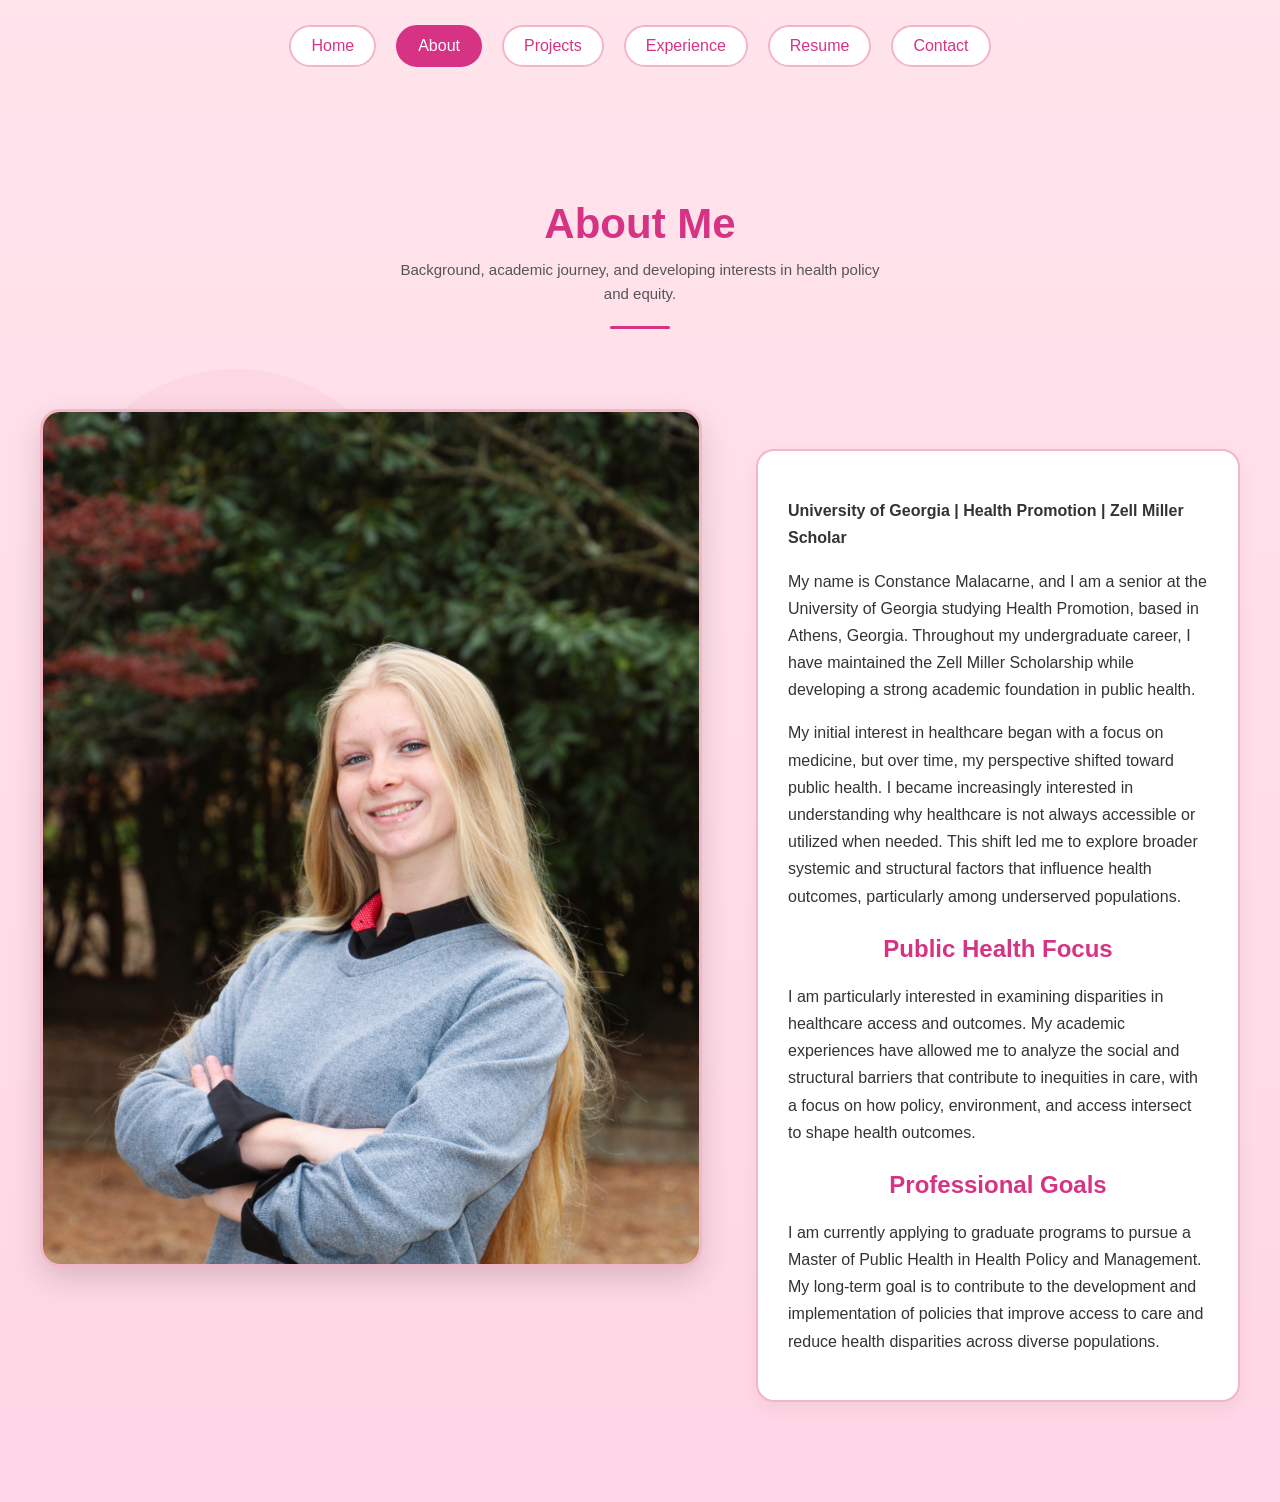
==== commit 4fefdc1a: "Update about.html" ====
--- a/about.html
+++ b/about.html
@@ -23,7 +23,7 @@
 <div class="hero">
     <h1>About Me</h1>
     <p class="hero-sub">
-        Background, academic journey, and interests in public health.
+        Background, academic journey, and developing interests in health policy and equity.
     </p>
 </div>
 
@@ -35,30 +35,32 @@
         <img src="headshot-about.jpg" alt="Constance Malacarne">
     </div>
 
-    <!-- TEXT (RIGHT) -->
-    <div class="about-text">
+    <!-- TEXT (RIGHT - NOW MATCHES SITE STYLE) -->
+    <div class="about-text section">
+
+        <p><strong>University of Georgia | Health Promotion | Zell Miller Scholar</strong></p>
 
         <p>
-            My name is Constance Malacarne, and I am a senior at the University of Georgia studying Health Promotion. 
-            I am based in Athens, Georgia, and have maintained the Zell Miller Scholarship throughout my undergraduate career.
+            My name is Constance Malacarne, and I am a senior at the University of Georgia studying Health Promotion, based in Athens, Georgia. 
+            Throughout my undergraduate career, I have maintained the Zell Miller Scholarship while developing a strong academic foundation in public health.
         </p>
 
         <p>
             My initial interest in healthcare began with a focus on medicine, but over time, my perspective shifted toward public health. 
             I became increasingly interested in understanding why healthcare is not always accessible or utilized when needed. 
-            This led me to explore broader systemic and structural factors that influence health outcomes.
+            This shift led me to explore broader systemic and structural factors that influence health outcomes, particularly among underserved populations.
         </p>
 
-        <h2>Public Health Interests</h2>
+        <h2>Public Health Focus</h2>
         <p>
-            I am particularly interested in examining disparities in healthcare access and outcomes. My academic experiences have 
-            allowed me to study the social and structural barriers that contribute to inequities in care.
+            I am particularly interested in examining disparities in healthcare access and outcomes. My academic experiences have allowed me to analyze 
+            the social and structural barriers that contribute to inequities in care, with a focus on how policy, environment, and access intersect to shape health outcomes.
         </p>
 
-        <h2>Future Goals</h2>
+        <h2>Professional Goals</h2>
         <p>
-            I am currently applying to graduate programs to pursue a Master of Public Health in Health Policy and Management. 
-            My long-term goal is to contribute to policies that improve access to care and reduce health disparities.
+            I am currently applying to graduate programs to pursue a Master of Public Health in Health Policy and Management. My long-term goal is to contribute 
+            to the development and implementation of policies that improve access to care and reduce health disparities across diverse populations.
         </p>
 
     </div>
--- a/style.css
+++ b/style.css
@@ -93,7 +93,7 @@
 ========================= */
 
 .headshot {
-    width: 180px;
+    width: 500px;
     max-width: 100%;
     height: auto;
     border-radius: 16px;
@@ -123,22 +123,64 @@
 }
 
 /* =========================
-   ABOUT IMAGE (ABOVE SECTION)
-========================= */
-
-.about-image-container {
+   ABOUT PAGE LAYOUT (BIG IMAGE LEFT)
+========================= */
+
+.about-layout {
     display: flex;
+    align-items: flex-start;
     justify-content: center;
-    margin: 40px 0 10px 0;
-}
-
-.headshot-large {
-    width: 700px;   /* YOUR REQUESTED SIZE */
-    max-width: 90%; /* keeps it responsive */
+    gap: 60px;
+    max-width: 1200px;
+    margin: 60px auto;
+    padding: 0 20px;
+    position: relative;
+}
+
+/* subtle background shape (designer touch 👀) */
+.about-layout::before {
+    content: "";
+    position: absolute;
+    width: 350px;
+    height: 350px;
+    background: #f3b6c6;
+    opacity: 0.2;
+    border-radius: 50%;
+    top: -40px;
+    left: 40px;
+    z-index: 0;
+}
+
+/* IMAGE */
+.about-image {
+    position: relative;
+    z-index: 1;
+}
+
+.about-image img {
+    width: 700px;           /* BIG IMAGE */
+    max-width: 100%;
     height: auto;
-    border-radius: 18px;
+    border-radius: 20px;
     border: 3px solid #f3b6c6;
-    box-shadow: 0 8px 20px rgba(0,0,0,0.1);
+    box-shadow: 0 12px 30px rgba(0,0,0,0.15);
+}
+
+/* TEXT */
+.about-text {
+    max-width: 420px;       /* tighter for balance */
+    position: relative;
+    z-index: 1;
+}
+
+.about-text h2 {
+    margin-top: 25px;
+    color: #d63384;
+}
+
+.about-text p {
+    line-height: 1.7;
+    margin-bottom: 15px;
 }
 
 /* =========================
@@ -247,15 +289,34 @@
     margin: 5px 0 10px 0;
 }
 
+.skills {
+    margin-top: 8px;
+    color: #666;
+    font-size: 0.9em;
+    line-height: 1.5;
+}
+
 /* =========================
    MOBILE RESPONSIVE
 ========================= */
 
-@media (max-width: 700px) {
-    .headshot-large {
+@media (max-width: 900px) {
+    .about-layout {
+        flex-direction: column;
+        align-items: center;
+        text-align: center;
+    }
+
+    .about-text {
+        max-width: 90%;
+    }
+
+    .about-image img {
         width: 90%;
     }
-
+}
+
+@media (max-width: 700px) {
     .headshot {
         width: 140px;
     }
